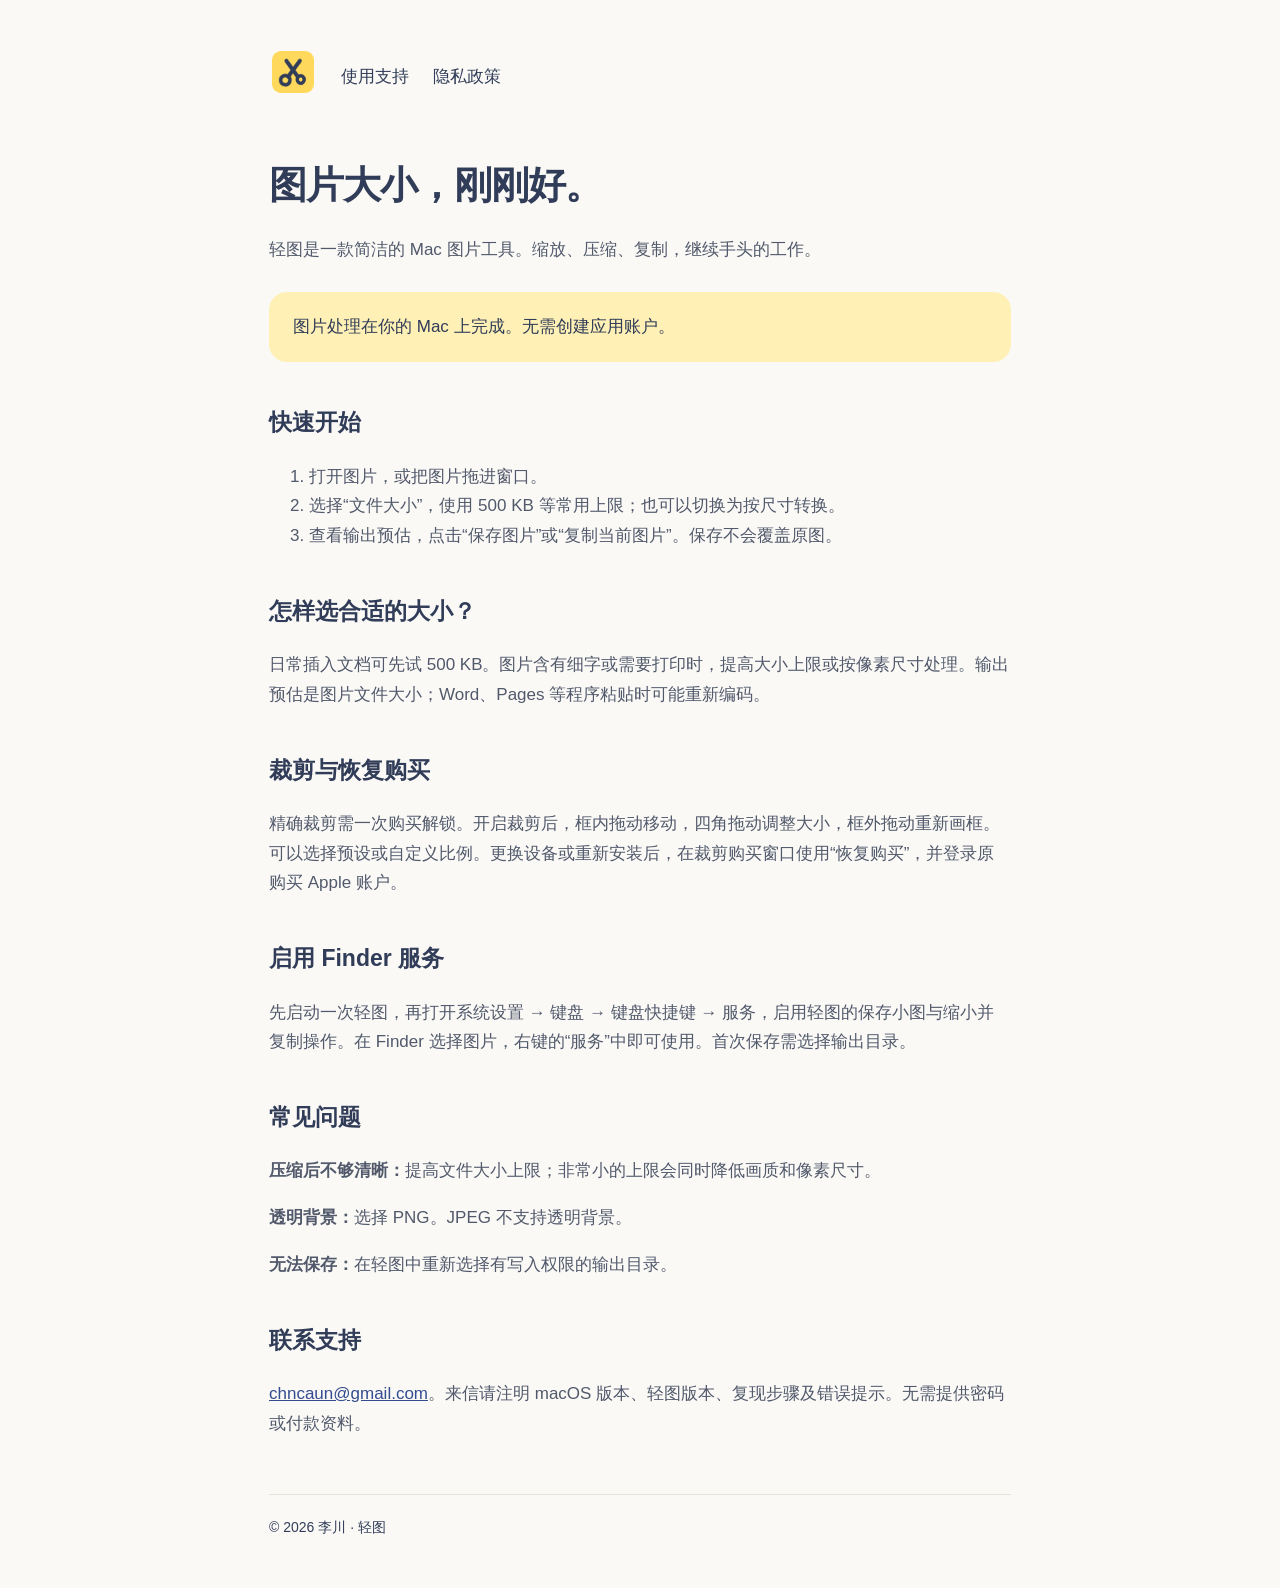
==== index.html @ dbb0bc22 "Publish LightPic support and privacy pages" ====
<!doctype html><html lang="zh-CN"><head><meta charset="utf-8"><meta name="viewport" content="width=device-width,initial-scale=1"><meta name="description" content="轻图 Mac 图片工具：使用支持与隐私政策。"><title>使用支持 · 轻图</title><link rel="icon" href="./icon.png"><link rel="stylesheet" href="./style.css"></head><body><main><nav aria-label="主导航"><a href="./"><img src="./icon.png" alt="轻图黄色剪刀图标"></a><a href="./">使用支持</a><a href="./privacy.html">隐私政策</a></nav><h1>图片大小，刚刚好。</h1><p>轻图是一款简洁的 Mac 图片工具。缩放、压缩、复制，继续手头的工作。</p><aside>图片处理在你的 Mac 上完成。无需创建应用账户。</aside><h2>快速开始</h2><ol><li>打开图片，或把图片拖进窗口。</li><li>选择“文件大小”，使用 500 KB 等常用上限；也可以切换为按尺寸转换。</li><li>查看输出预估，点击“保存图片”或“复制当前图片”。保存不会覆盖原图。</li></ol><h2>怎样选合适的大小？</h2><p>日常插入文档可先试 500 KB。图片含有细字或需要打印时，提高大小上限或按像素尺寸处理。输出预估是图片文件大小；Word、Pages 等程序粘贴时可能重新编码。</p><h2>裁剪与恢复购买</h2><p>精确裁剪需一次购买解锁。开启裁剪后，框内拖动移动，四角拖动调整大小，框外拖动重新画框。可以选择预设或自定义比例。更换设备或重新安装后，在裁剪购买窗口使用“恢复购买”，并登录原购买 Apple 账户。</p><h2>启用 Finder 服务</h2><p>先启动一次轻图，再打开系统设置 → 键盘 → 键盘快捷键 → 服务，启用轻图的保存小图与缩小并复制操作。在 Finder 选择图片，右键的“服务”中即可使用。首次保存需选择输出目录。</p><h2>常见问题</h2><p><strong>压缩后不够清晰：</strong>提高文件大小上限；非常小的上限会同时降低画质和像素尺寸。</p><p><strong>透明背景：</strong>选择 PNG。JPEG 不支持透明背景。</p><p><strong>无法保存：</strong>在轻图中重新选择有写入权限的输出目录。</p><h2>联系支持</h2><p><a href="mailto:chncaun@gmail.com">chncaun@gmail.com</a>。来信请注明 macOS 版本、轻图版本、复现步骤及错误提示。无需提供密码或付款资料。</p><footer>© 2026 李川 · 轻图</footer></main></body></html>
---- style.css ----
*{box-sizing:border-box}body{margin:0;background:#faf9f6;color:#313d58;font:17px/1.75 -apple-system,BlinkMacSystemFont,"Segoe UI",sans-serif}main{max-width:790px;margin:auto;padding:48px 24px}nav{display:flex;gap:24px;align-items:center;margin-bottom:56px}nav a{color:inherit;text-decoration:none}nav img{width:48px;height:48px;border-radius:12px}h1{font-size:38px;line-height:1.25;letter-spacing:-1px}h2{font-size:23px;margin-top:40px}p,li{color:#51596b}a{color:#344c91}aside{background:#fff0b6;padding:20px 24px;border-radius:18px;margin:28px 0}footer{border-top:1px solid #e5e2dc;margin-top:56px;padding-top:20px;font-size:14px}a:focus-visible{outline:3px solid #d4a800;outline-offset:5px}@media(max-width:600px){main{padding-top:24px}h1{font-size:30px}nav{margin-bottom:36px}}
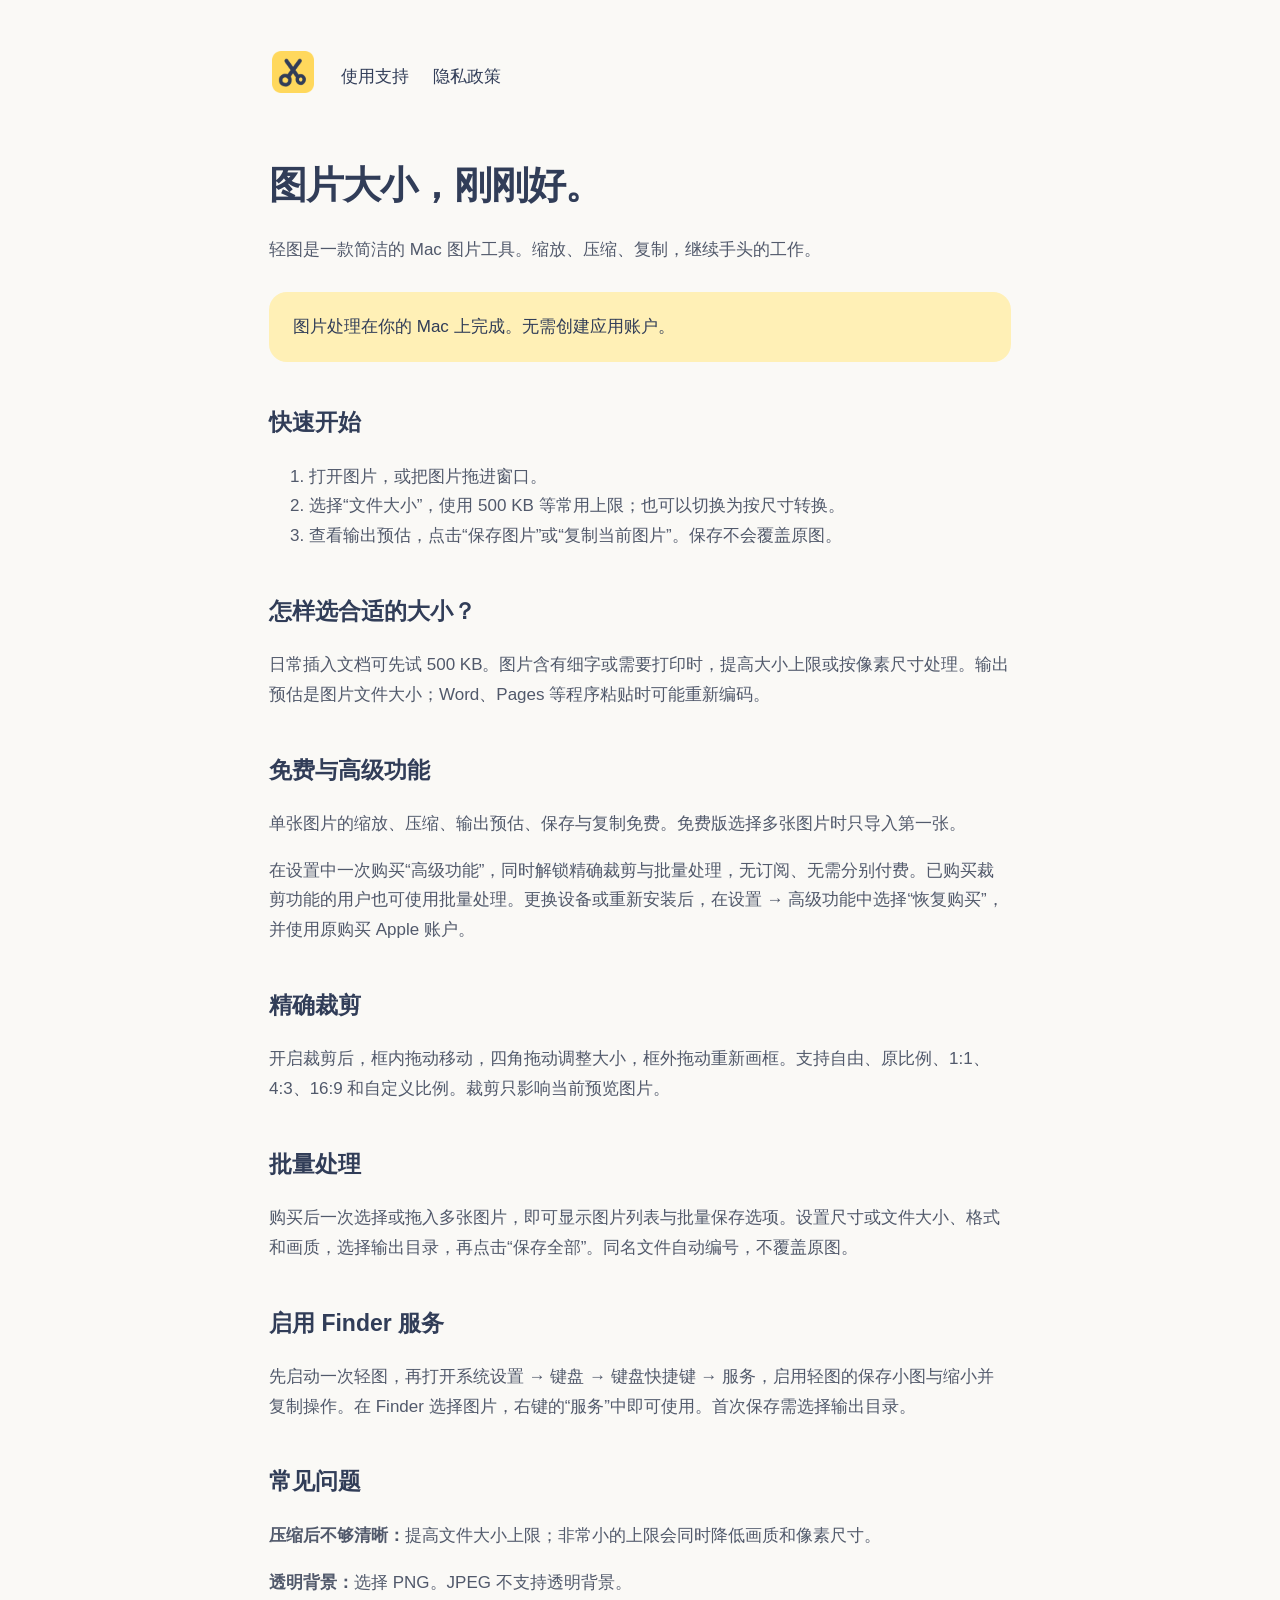
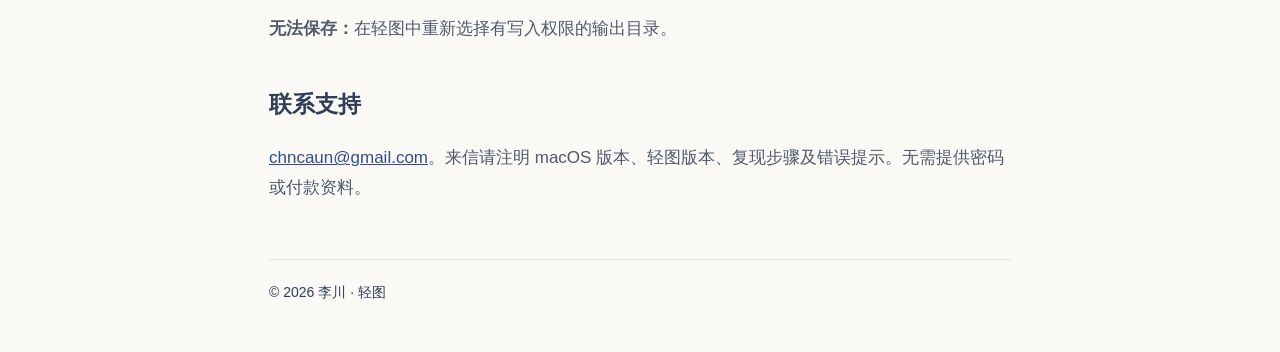
==== commit 45d9896c: "Explain unified advanced purchase and batch processing Updated the content to include information ab" ====
--- a/index.html
+++ b/index.html
@@ -1 +1 @@
-<!doctype html><html lang="zh-CN"><head><meta charset="utf-8"><meta name="viewport" content="width=device-width,initial-scale=1"><meta name="description" content="轻图 Mac 图片工具：使用支持与隐私政策。"><title>使用支持 · 轻图</title><link rel="icon" href="./icon.png"><link rel="stylesheet" href="./style.css"></head><body><main><nav aria-label="主导航"><a href="./"><img src="./icon.png" alt="轻图黄色剪刀图标"></a><a href="./">使用支持</a><a href="./privacy.html">隐私政策</a></nav><h1>图片大小，刚刚好。</h1><p>轻图是一款简洁的 Mac 图片工具。缩放、压缩、复制，继续手头的工作。</p><aside>图片处理在你的 Mac 上完成。无需创建应用账户。</aside><h2>快速开始</h2><ol><li>打开图片，或把图片拖进窗口。</li><li>选择“文件大小”，使用 500 KB 等常用上限；也可以切换为按尺寸转换。</li><li>查看输出预估，点击“保存图片”或“复制当前图片”。保存不会覆盖原图。</li></ol><h2>怎样选合适的大小？</h2><p>日常插入文档可先试 500 KB。图片含有细字或需要打印时，提高大小上限或按像素尺寸处理。输出预估是图片文件大小；Word、Pages 等程序粘贴时可能重新编码。</p><h2>裁剪与恢复购买</h2><p>精确裁剪需一次购买解锁。开启裁剪后，框内拖动移动，四角拖动调整大小，框外拖动重新画框。可以选择预设或自定义比例。更换设备或重新安装后，在裁剪购买窗口使用“恢复购买”，并登录原购买 Apple 账户。</p><h2>启用 Finder 服务</h2><p>先启动一次轻图，再打开系统设置 → 键盘 → 键盘快捷键 → 服务，启用轻图的保存小图与缩小并复制操作。在 Finder 选择图片，右键的“服务”中即可使用。首次保存需选择输出目录。</p><h2>常见问题</h2><p><strong>压缩后不够清晰：</strong>提高文件大小上限；非常小的上限会同时降低画质和像素尺寸。</p><p><strong>透明背景：</strong>选择 PNG。JPEG 不支持透明背景。</p><p><strong>无法保存：</strong>在轻图中重新选择有写入权限的输出目录。</p><h2>联系支持</h2><p><a href="mailto:chncaun@gmail.com">chncaun@gmail.com</a>。来信请注明 macOS 版本、轻图版本、复现步骤及错误提示。无需提供密码或付款资料。</p><footer>© 2026 李川 · 轻图</footer></main></body></html>+<!doctype html><html lang="zh-CN"><head><meta charset="utf-8"><meta name="viewport" content="width=device-width,initial-scale=1"><meta name="description" content="轻图 Mac 图片工具：使用支持与隐私政策。"><title>使用支持 · 轻图</title><link rel="icon" href="./icon.png"><link rel="stylesheet" href="./style.css"></head><body><main><nav aria-label="主导航"><a href="./"><img src="./icon.png" alt="轻图黄色剪刀图标"></a><a href="./">使用支持</a><a href="./privacy.html">隐私政策</a></nav><h1>图片大小，刚刚好。</h1><p>轻图是一款简洁的 Mac 图片工具。缩放、压缩、复制，继续手头的工作。</p><aside>图片处理在你的 Mac 上完成。无需创建应用账户。</aside><h2>快速开始</h2><ol><li>打开图片，或把图片拖进窗口。</li><li>选择“文件大小”，使用 500 KB 等常用上限；也可以切换为按尺寸转换。</li><li>查看输出预估，点击“保存图片”或“复制当前图片”。保存不会覆盖原图。</li></ol><h2>怎样选合适的大小？</h2><p>日常插入文档可先试 500 KB。图片含有细字或需要打印时，提高大小上限或按像素尺寸处理。输出预估是图片文件大小；Word、Pages 等程序粘贴时可能重新编码。</p><h2>免费与高级功能</h2><p>单张图片的缩放、压缩、输出预估、保存与复制免费。免费版选择多张图片时只导入第一张。</p><p>在设置中一次购买“高级功能”，同时解锁精确裁剪与批量处理，无订阅、无需分别付费。已购买裁剪功能的用户也可使用批量处理。更换设备或重新安装后，在设置 → 高级功能中选择“恢复购买”，并使用原购买 Apple 账户。</p><h2>精确裁剪</h2><p>开启裁剪后，框内拖动移动，四角拖动调整大小，框外拖动重新画框。支持自由、原比例、1:1、4:3、16:9 和自定义比例。裁剪只影响当前预览图片。</p><h2>批量处理</h2><p>购买后一次选择或拖入多张图片，即可显示图片列表与批量保存选项。设置尺寸或文件大小、格式和画质，选择输出目录，再点击“保存全部”。同名文件自动编号，不覆盖原图。</p><h2>启用 Finder 服务</h2><p>先启动一次轻图，再打开系统设置 → 键盘 → 键盘快捷键 → 服务，启用轻图的保存小图与缩小并复制操作。在 Finder 选择图片，右键的“服务”中即可使用。首次保存需选择输出目录。</p><h2>常见问题</h2><p><strong>压缩后不够清晰：</strong>提高文件大小上限；非常小的上限会同时降低画质和像素尺寸。</p><p><strong>透明背景：</strong>选择 PNG。JPEG 不支持透明背景。</p><p><strong>无法保存：</strong>在轻图中重新选择有写入权限的输出目录。</p><h2>联系支持</h2><p><a href="mailto:chncaun@gmail.com">chncaun@gmail.com</a>。来信请注明 macOS 版本、轻图版本、复现步骤及错误提示。无需提供密码或付款资料。</p><footer>© 2026 李川 · 轻图</footer></main></body></html>
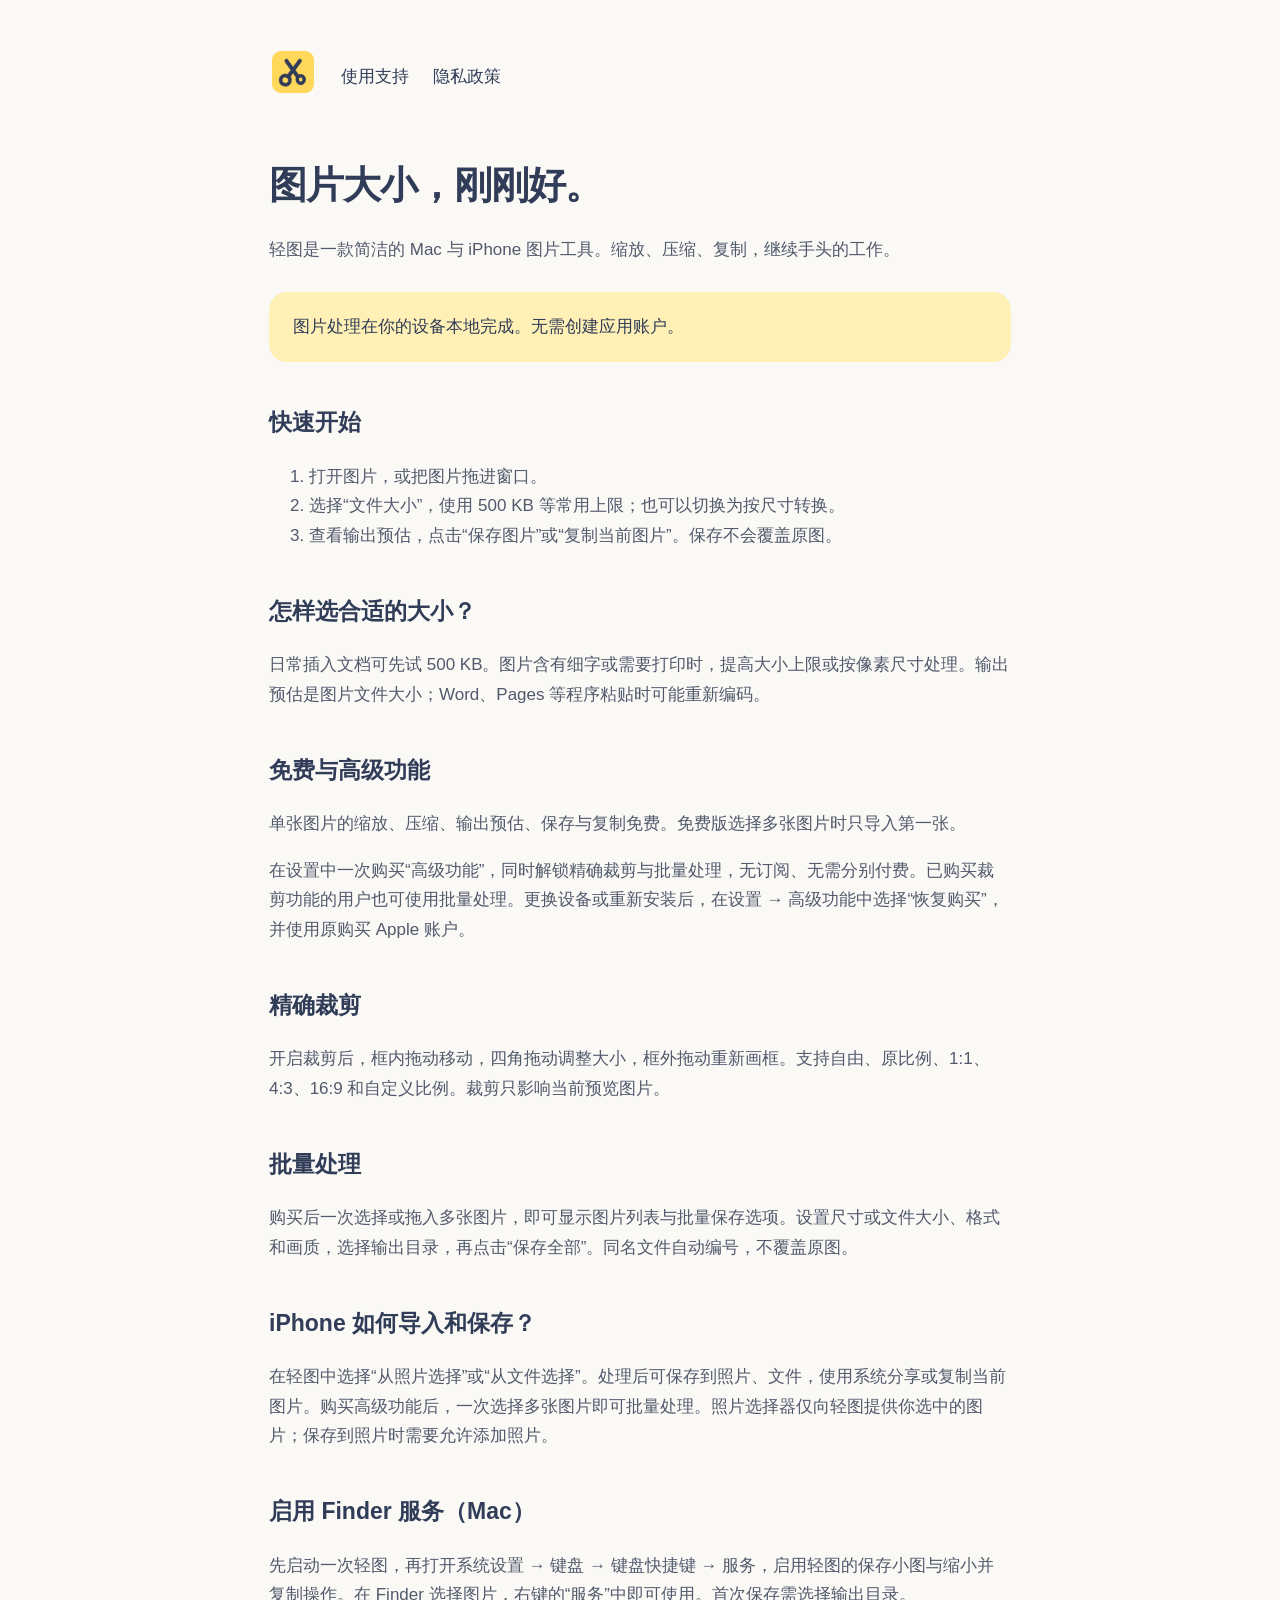
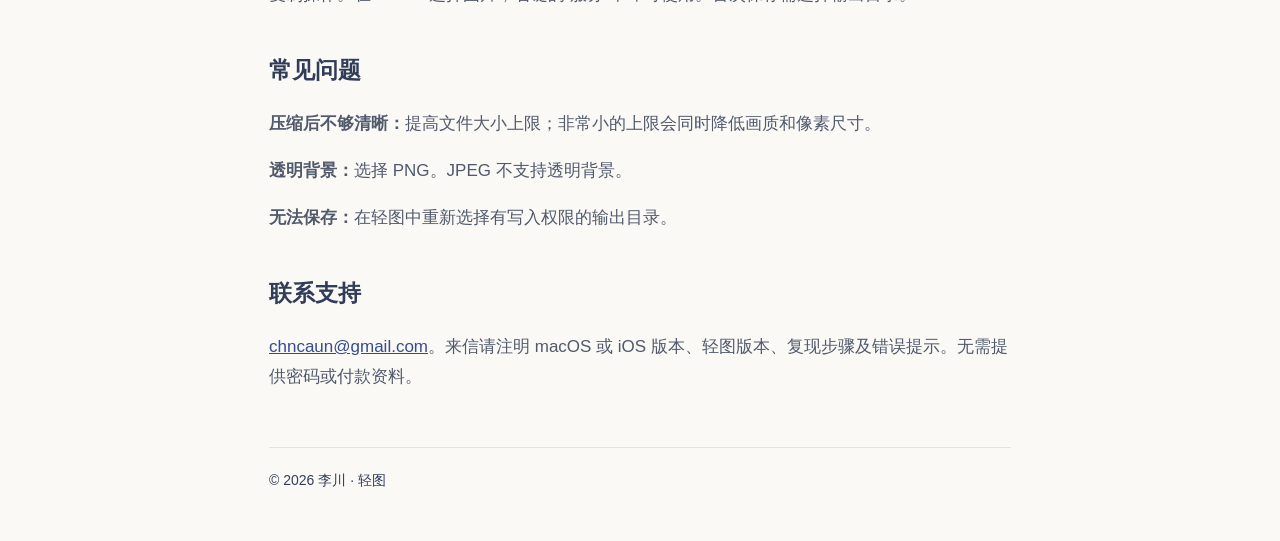
==== commit eea9fc05: "Add iPhone import and export support instructions Cover Mac and iPhone with the same advanced purcha" ====
--- a/index.html
+++ b/index.html
@@ -1 +1 @@
-<!doctype html><html lang="zh-CN"><head><meta charset="utf-8"><meta name="viewport" content="width=device-width,initial-scale=1"><meta name="description" content="轻图 Mac 图片工具：使用支持与隐私政策。"><title>使用支持 · 轻图</title><link rel="icon" href="./icon.png"><link rel="stylesheet" href="./style.css"></head><body><main><nav aria-label="主导航"><a href="./"><img src="./icon.png" alt="轻图黄色剪刀图标"></a><a href="./">使用支持</a><a href="./privacy.html">隐私政策</a></nav><h1>图片大小，刚刚好。</h1><p>轻图是一款简洁的 Mac 图片工具。缩放、压缩、复制，继续手头的工作。</p><aside>图片处理在你的 Mac 上完成。无需创建应用账户。</aside><h2>快速开始</h2><ol><li>打开图片，或把图片拖进窗口。</li><li>选择“文件大小”，使用 500 KB 等常用上限；也可以切换为按尺寸转换。</li><li>查看输出预估，点击“保存图片”或“复制当前图片”。保存不会覆盖原图。</li></ol><h2>怎样选合适的大小？</h2><p>日常插入文档可先试 500 KB。图片含有细字或需要打印时，提高大小上限或按像素尺寸处理。输出预估是图片文件大小；Word、Pages 等程序粘贴时可能重新编码。</p><h2>免费与高级功能</h2><p>单张图片的缩放、压缩、输出预估、保存与复制免费。免费版选择多张图片时只导入第一张。</p><p>在设置中一次购买“高级功能”，同时解锁精确裁剪与批量处理，无订阅、无需分别付费。已购买裁剪功能的用户也可使用批量处理。更换设备或重新安装后，在设置 → 高级功能中选择“恢复购买”，并使用原购买 Apple 账户。</p><h2>精确裁剪</h2><p>开启裁剪后，框内拖动移动，四角拖动调整大小，框外拖动重新画框。支持自由、原比例、1:1、4:3、16:9 和自定义比例。裁剪只影响当前预览图片。</p><h2>批量处理</h2><p>购买后一次选择或拖入多张图片，即可显示图片列表与批量保存选项。设置尺寸或文件大小、格式和画质，选择输出目录，再点击“保存全部”。同名文件自动编号，不覆盖原图。</p><h2>启用 Finder 服务</h2><p>先启动一次轻图，再打开系统设置 → 键盘 → 键盘快捷键 → 服务，启用轻图的保存小图与缩小并复制操作。在 Finder 选择图片，右键的“服务”中即可使用。首次保存需选择输出目录。</p><h2>常见问题</h2><p><strong>压缩后不够清晰：</strong>提高文件大小上限；非常小的上限会同时降低画质和像素尺寸。</p><p><strong>透明背景：</strong>选择 PNG。JPEG 不支持透明背景。</p><p><strong>无法保存：</strong>在轻图中重新选择有写入权限的输出目录。</p><h2>联系支持</h2><p><a href="mailto:chncaun@gmail.com">chncaun@gmail.com</a>。来信请注明 macOS 版本、轻图版本、复现步骤及错误提示。无需提供密码或付款资料。</p><footer>© 2026 李川 · 轻图</footer></main></body></html>
+<!doctype html><html lang="zh-CN"><head><meta charset="utf-8"><meta name="viewport" content="width=device-width,initial-scale=1"><meta name="description" content="轻图 Mac 与 iPhone 图片工具：使用支持与隐私政策。"><title>使用支持 · 轻图</title><link rel="icon" href="./icon.png"><link rel="stylesheet" href="./style.css"></head><body><main><nav aria-label="主导航"><a href="./"><img src="./icon.png" alt="轻图黄色剪刀图标"></a><a href="./">使用支持</a><a href="./privacy.html">隐私政策</a></nav><h1>图片大小，刚刚好。</h1><p>轻图是一款简洁的 Mac 与 iPhone 图片工具。缩放、压缩、复制，继续手头的工作。</p><aside>图片处理在你的设备本地完成。无需创建应用账户。</aside><h2>快速开始</h2><ol><li>打开图片，或把图片拖进窗口。</li><li>选择“文件大小”，使用 500 KB 等常用上限；也可以切换为按尺寸转换。</li><li>查看输出预估，点击“保存图片”或“复制当前图片”。保存不会覆盖原图。</li></ol><h2>怎样选合适的大小？</h2><p>日常插入文档可先试 500 KB。图片含有细字或需要打印时，提高大小上限或按像素尺寸处理。输出预估是图片文件大小；Word、Pages 等程序粘贴时可能重新编码。</p><h2>免费与高级功能</h2><p>单张图片的缩放、压缩、输出预估、保存与复制免费。免费版选择多张图片时只导入第一张。</p><p>在设置中一次购买“高级功能”，同时解锁精确裁剪与批量处理，无订阅、无需分别付费。已购买裁剪功能的用户也可使用批量处理。更换设备或重新安装后，在设置 → 高级功能中选择“恢复购买”，并使用原购买 Apple 账户。</p><h2>精确裁剪</h2><p>开启裁剪后，框内拖动移动，四角拖动调整大小，框外拖动重新画框。支持自由、原比例、1:1、4:3、16:9 和自定义比例。裁剪只影响当前预览图片。</p><h2>批量处理</h2><p>购买后一次选择或拖入多张图片，即可显示图片列表与批量保存选项。设置尺寸或文件大小、格式和画质，选择输出目录，再点击“保存全部”。同名文件自动编号，不覆盖原图。</p><h2>iPhone 如何导入和保存？</h2><p>在轻图中选择“从照片选择”或“从文件选择”。处理后可保存到照片、文件，使用系统分享或复制当前图片。购买高级功能后，一次选择多张图片即可批量处理。照片选择器仅向轻图提供你选中的图片；保存到照片时需要允许添加照片。</p><h2>启用 Finder 服务（Mac）</h2><p>先启动一次轻图，再打开系统设置 → 键盘 → 键盘快捷键 → 服务，启用轻图的保存小图与缩小并复制操作。在 Finder 选择图片，右键的“服务”中即可使用。首次保存需选择输出目录。</p><h2>常见问题</h2><p><strong>压缩后不够清晰：</strong>提高文件大小上限；非常小的上限会同时降低画质和像素尺寸。</p><p><strong>透明背景：</strong>选择 PNG。JPEG 不支持透明背景。</p><p><strong>无法保存：</strong>在轻图中重新选择有写入权限的输出目录。</p><h2>联系支持</h2><p><a href="mailto:chncaun@gmail.com">chncaun@gmail.com</a>。来信请注明 macOS 或 iOS 版本、轻图版本、复现步骤及错误提示。无需提供密码或付款资料。</p><footer>© 2026 李川 · 轻图</footer></main></body></html>
